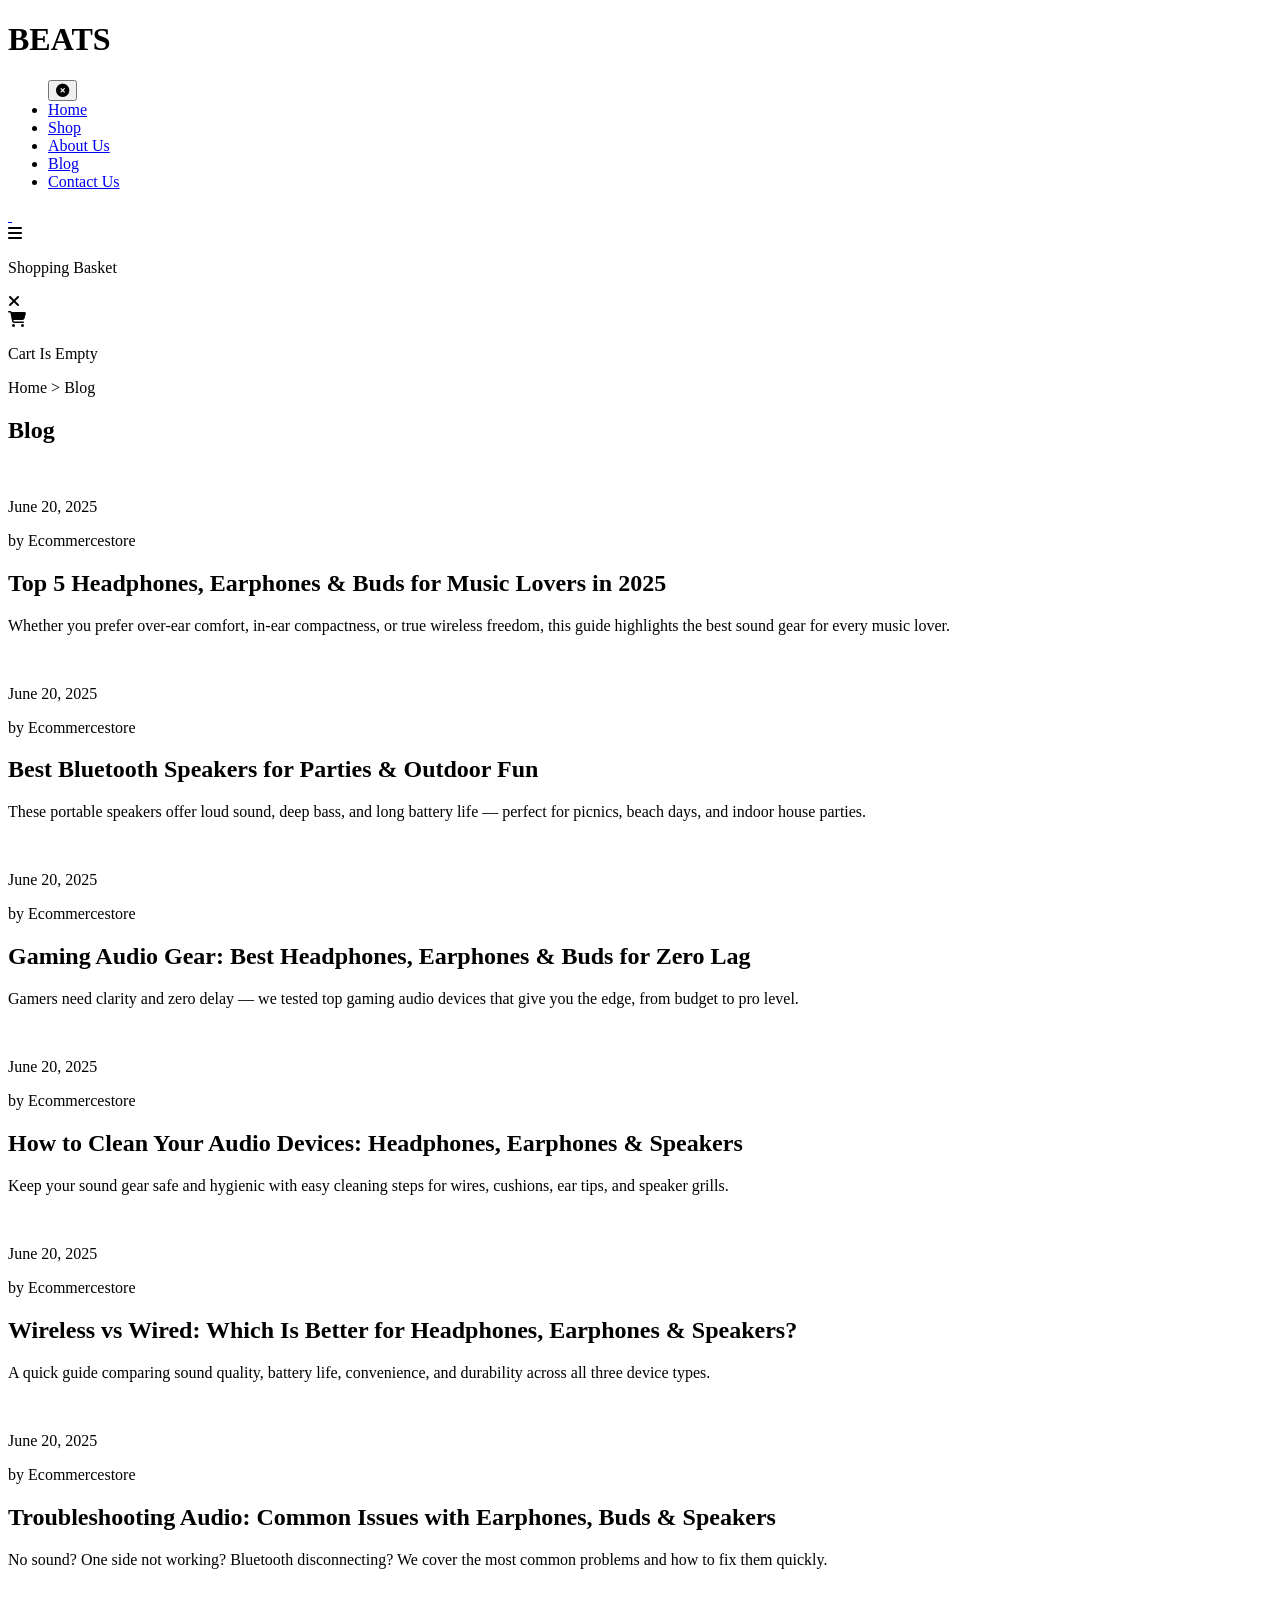
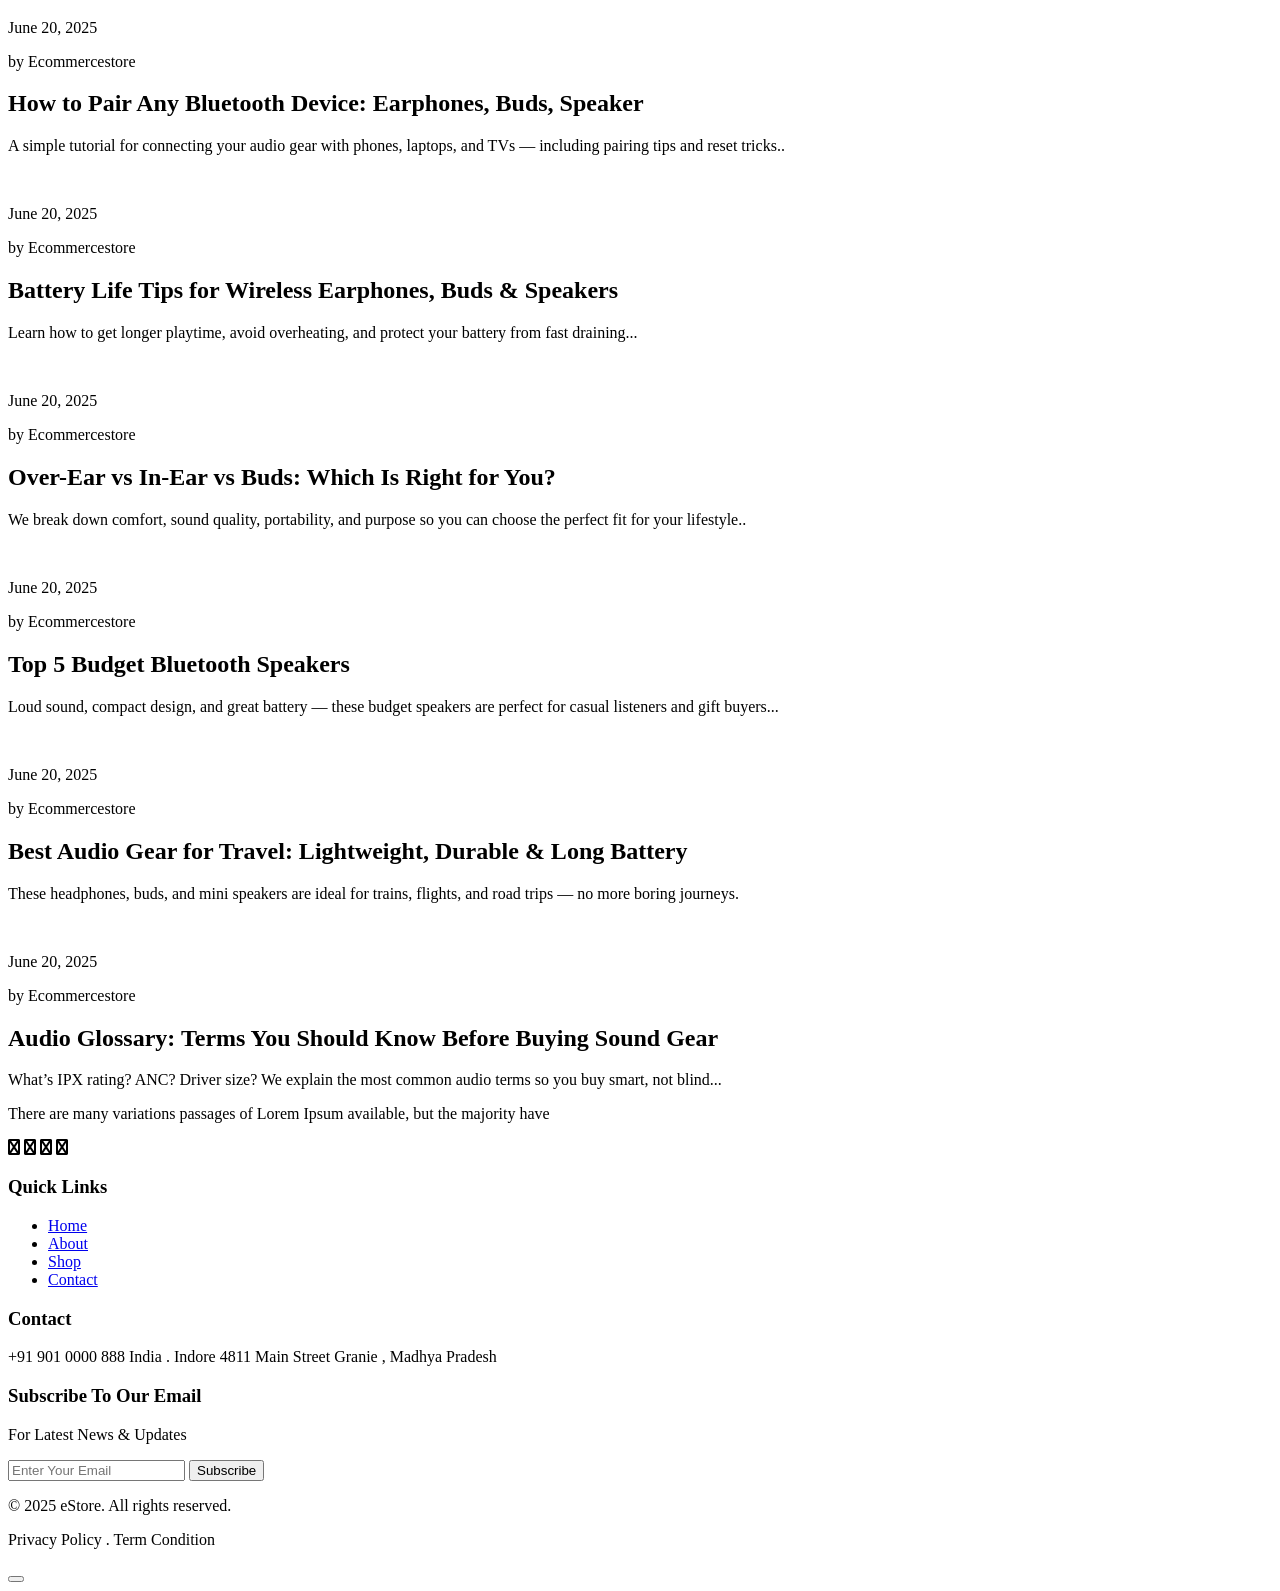
==== blog.html @ 5bd3fbe0 "Add files via upload" ====
<!DOCTYPE html>
<html lang="en">
  <head>
    <meta charset="UTF-8" />
    <meta name="viewport" content="width=device-width, initial-scale=1.0" />
    <!-- <link rel="stylesheet" href=""> -->

<!-- Font Awesome (if you also use normal icons) -->
<link rel="stylesheet" href="https://cdnjs.cloudflare.com/ajax/libs/font-awesome/6.4.2/css/all.min.css" crossorigin="anonymous" referrerpolicy="no-referrer" />

<!-- Lottie Player for animated icons -->
<script src="https://cdn.lordicon.com/xdjxvujz.js"></script>


   
    <link rel="preconnect" href="https://fonts.googleapis.com" />
    <link rel="preconnect" href="https://fonts.gstatic.com" crossorigin />
    <link
      href="https://fonts.googleapis.com/css2?family=Montserrat:ital,wght@0,100..900;1,100..900&family=Poppins:ital,wght@0,100;0,200;0,300;0,400;0,500;0,600;0,700;0,800;0,900;1,100;1,200;1,300;1,400;1,500;1,600;1,700;1,800;1,900&display=swap"
      rel="stylesheet"
    />

    
    <!-- custon style Sheet & JavaScript -->
    <link rel="stylesheet" href="css/index.css" />
    <link rel="stylesheet" href="css/shop.css">
    <link rel="stylesheet" href="css/blog.css">
    <script src="js/index.js" defer></script>
    <!-- custon style Sheet & JavaScript -->
    <title>Ecommerce Website</title>


  </head>
 <div class="home "  >
    <header class="primary-header container flex">
        <div class="header-inner-one flex">
            <div class="logo">
              <h1 class="logo1"> BEATS  </h1>  
            </div>
            <!-- // i change -->
            <nav>
              <ul id="primary-navigation" data-visible="false" class="primary-navigation flex" >
      <button class="mobile-close-btn" data-visible="false" aria-controls="primary-navigation" data-close-button>
    <!-- Normal Close Circle Icon -->
    <i class="fas fa-times-circle" ></i>
    </button>
        <li><a class="fs-100 fs-montserrat bold-500" href="index.html">Home</a></li>
        <li><a class="fs-100 fs-montserrat bold-500" href="shop.html">Shop</a></li>
        <li><a class="fs-100 fs-montserrat bold-500" href="about.html">About Us</a></li>
        <li><a class="fs-100 fs-montserrat bold-500" href="blog.html">Blog</a></li>
        <li><a class="fs-100 fs-montserrat bold-500" href="contactus.html">Contact Us</a></li>
    </ul>
</nav>


        </div>

        <div class="header-login flex">
          <a href="user.html">
          
              <script src="https://cdn.lordicon.com/lordicon.js"></script>
<lord-icon class="fas anime-user"
    src="https://cdn.lordicon.com/dygfbwwx.json"
    trigger="hover"
    >
</lord-icon>
           
            </a>
           

 <!-- Search Icon -->
  <a href="wishlist.html">
  <script src="https://cdn.lordicon.com/lordicon.js"></script>
<lord-icon
    src="https://cdn.lordicon.com/gbkitytd.json"
    trigger="hover">
</lord-icon>
</a>

  
  <!-- Shopping Basket Icon -->
  <lord-icon class="fas anime-shopping-bag" id="cart-box"
    src="https://cdn.lordicon.com/uomkwtjh.json"
    trigger="hover"
    ></lord-icon>

   <div id="navOpen" class="mobile-open-btn">
            <i class="fas fa-bars"></i>
        </div>


<!-- =================1111111111================== -->
        <div id="cart-icon" data-visible="false" class="cart-icon">
          <div class="shopping flex">
            <p>Shopping Basket</p>
            <i id="cross-btn"  class="fas fa-times"></i>
          </div>
          <div class="cart bold-800 flex">
            <i class="fas fa-shopping-cart"></i>
            <p>Cart Is Empty</p>

            <!-- ================================================== -->

<!--    --------------------      -->
<!-- i chang -->

        </div>
     
    </header>

  </div>
    <!-- end header section -->




        <!-- ===================Shop Feature Section============================ -->

        <section class="shop-feature bg-light-red grid">
            <div>
              <p class="fs-montserrat text-black">
                Home <span aria-hidden="true" class="margin">></span> Blog
              </p>
            </div>
            <h2 class="fs-poppins fs-300 bold-700">Blog</h2>
          </section>

<!-- ================Blog Section======================== -->
     <!-- ============blog News=========================== -->

     <div class="blog">
  
    <section class="recent-news grid">
      <div class="news grid">
        <img src="images/bloag1.avif" alt="">
        <div class="fs-montserrat fs-100 flex padding-inline"><p>June 20, 2025</p>
          <p>by Ecommercestore</p>
        </div>
        <h2 class="fs-poppins padding-inline fs-200 blod-600">Top 5 Headphones, Earphones & Buds for Music Lovers in 2025</h2>
        <Whether class="fs-montserrat padding-inline fs-100">Whether you prefer over-ear comfort, in-ear compactness, or true wireless freedom, this guide highlights the best sound gear for every music lover.</p>
      </div>
  
      <div class="news grid">
        <img src="images/blog2.avif" alt="">
        <div class="fs-montserrat fs-100 flex padding-inline"><p>June 20, 2025</p>
          <p>by Ecommercestore</p>
        </div>
        <h2 class="fs-poppins padding-inline fs-200 blod-600">Best Bluetooth Speakers for Parties & Outdoor Fun</h2>
        <p class="fs-montserrat padding-inline fs-100">These portable speakers offer loud sound, deep bass, and long battery life — perfect for picnics, beach days, and indoor house parties.</p>
      </div>
  
      <div class="news grid">
        <img src="images/blog3.webp" alt="">
        <div class="post-date fs-montserrat fs-100 flex padding-inline"><p>June 20, 2025</p>
          <p>by Ecommercestore</p>
        </div>
        <h2 class="fs-poppins padding-inline fs-200 blod-600">Gaming Audio Gear: Best Headphones, Earphones & Buds for Zero Lag</h2>
        <p class="fs-montserrat padding-inline fs-100">Gamers need clarity and zero delay — we tested top gaming audio devices that give you the edge, from budget to pro level.</p>
      </div>
    </section>

    <!-- ========================================== -->

    <section class="recent-news grid">
        <div class="news grid">
          <img src="images/blog4.webp" alt="">
          <div class="fs-montserrat fs-100 flex padding-inline"><p>June 20, 2025</p>
            <p>by Ecommercestore</p>
          </div>
          <h2 class="fs-poppins padding-inline fs-200 blod-600">How to Clean Your Audio Devices: Headphones, Earphones & Speakers</h2>
          <p class="fs-montserrat padding-inline fs-100">Keep your sound gear safe and hygienic with easy cleaning steps for wires, cushions, ear tips, and speaker grills.</p>
        </div>
    
        <div class="news grid">
          <img src="images/blog5.webp" alt="">
          <div class="fs-montserrat fs-100 flex padding-inline"><p>June 20, 2025</p>
            <p>by Ecommercestore</p>
          </div>
          <h2 class="fs-poppins padding-inline fs-200 blod-600">Wireless vs Wired: Which Is Better for Headphones, Earphones & Speakers?</h2>
          <p class="fs-montserrat padding-inline fs-100">A quick guide comparing sound quality, battery life, convenience, and durability across all three device types.</p>
        </div>
    
        <div class="news grid">
          <img src="images/blog4.webp" alt="">
          <div class="post-date fs-montserrat fs-100 flex padding-inline"><p>June 20, 2025</p>
            <p>by Ecommercestore</p>
          </div>
          <h2 class="fs-poppins padding-inline fs-200 blod-600">Troubleshooting Audio: Common Issues with Earphones, Buds & Speakers</h2>
          <p class="fs-montserrat padding-inline fs-100">No sound? One side not working? Bluetooth disconnecting? We cover the most common problems and how to fix them quickly.</p>
        </div>
      </section>

      <!-- ======================================== -->

      <section class="recent-news grid">
        <div class="news grid">
          <img src="images/blog7.avif" alt="">
          <div class="fs-montserrat fs-100 flex padding-inline"><p>June 20, 2025</p>
            <p>by Ecommercestore</p>
          </div>
          <h2 class="fs-poppins padding-inline fs-200 blod-600">How to Pair Any Bluetooth Device: Earphones, Buds, Speaker</h2>
          <p class="fs-montserrat padding-inline fs-100">A simple tutorial for connecting your audio gear with phones, laptops, and TVs — including pairing tips and reset tricks..</p>
        </div>
    
        <div class="news grid">
          <img src="images/blog10.avif" alt="">
          <div class="fs-montserrat fs-100 flex padding-inline"><p>June 20, 2025</p>
            <p>by Ecommercestore</p>
          </div>
          <h2 class="fs-poppins padding-inline fs-200 blod-600">Battery Life Tips for Wireless Earphones, Buds & Speakers</h2>
          <p class="fs-montserrat padding-inline fs-100">Learn how to get longer playtime, avoid overheating, and protect your battery from fast draining...</p>
        </div>
    
        <div class="news grid">
          <img src="images/blog6.avif" alt="">
          <div class="post-date fs-montserrat fs-100 flex padding-inline"><p>June 20, 2025</p>
            <p>by Ecommercestore</p>
          </div>
          <h2 class="fs-poppins padding-inline fs-200 blod-600">Over-Ear vs In-Ear vs Buds: Which Is Right for You?</h2>
          <p class="fs-montserrat padding-inline fs-100">We break down comfort, sound quality, portability, and purpose so you can choose the perfect fit for your lifestyle..</p>
        </div>
      </section>


      <!-- ========================================? -->
      <section class="recent-news grid">
        <div class="news grid">
          <img src="images/blog8.avif" alt="">
          <div class="fs-montserrat fs-100 flex padding-inline"><p>June 20, 2025</p>
            <p>by Ecommercestore</p>
          </div>
          <h2 class="fs-poppins padding-inline fs-200 blod-600">Top 5 Budget Bluetooth Speakers</h2>
          <p class="fs-montserrat padding-inline fs-100">Loud sound, compact design, and great battery — these budget speakers are perfect for casual listeners and gift buyers...</p>
        </div>
    
        <div class="news grid">
          <img src="images/blog9.avif" alt="">
          <div class="fs-montserrat fs-100 flex padding-inline"><p>June 20, 2025</p>
            <p>by Ecommercestore</p>
          </div>
          <h2 class="fs-poppins padding-inline fs-200 blod-600">Best Audio Gear for Travel: Lightweight, Durable & Long Battery</h2>
          <p class="fs-montserrat padding-inline fs-100">These headphones, buds, and mini speakers are ideal for trains, flights, and road trips — no more boring journeys.</p>
        </div>
    
        <div class="news grid">
          <img src="images/blog10.avif" alt="">
          <div class="post-date fs-montserrat fs-100 flex padding-inline"><p>June 20, 2025</p>
            <p>by Ecommercestore</p>
          </div>
          <h2 class="fs-poppins padding-inline fs-200 blod-600">Audio Glossary: Terms You Should Know Before Buying Sound Gear</h2>
          <p class="fs-montserrat padding-inline fs-100">What’s IPX rating? ANC? Driver size? We explain the most common audio terms so you buy smart, not blind...</p>
        </div>
      </section>

</div>

<!-- ================Blog Section======================== -->

    <!-- ===================Contact Us======================== -->

   

      <!-- =============Footer Menu=================== -->
    <section class="footer grid">
        
        
        <div class="footer-logo grid">
        
          <p class="fs-montserrat fs-200">
            There are many variations passages of Lorem Ipsum available, but the
            majority have
          </p>
          <div class="social-media flex">
            <i class="fas fa-facebook-f"></i>
            <i class="fas fa-instagram"></i>
            <i class="fas fa-linkedin"></i>
            <i class="fas fa-twitter"></i>
          </div>
        </div>
        
        <div class="footer-menu grid">
          <h3 class="fs-poppins fs-200 bold-800">Quick Links</h3>
          <ul>
            <li>
              <a class="fs-montserrat text-black fs-200" href="#home.html">Home</a>
            </li>
            <li>
              <a class="fs-montserrat text-black fs-200" href="#about.html">About</a>
            </li>
            <li>
              <a class="fs-montserrat text-black fs-200" href="#shop.html">Shop</a>
            </li>
            <li>
              <a class="fs-montserrat text-black fs-200" href="#contact.html">Contact</a>
            </li>
          </ul>
        </div>
        
        <div class="contact grid">
          <h3 class="fs-poppins fs-200 bold-800">Contact</h3>
          <p class="fs-montserrat">
            +91  901 0000 888 India . Indore 4811 Main Street
            Granie , Madhya Pradesh
          </p>
        </div>
        
        <div class="emails grid">
          <h3 class="fs-poppins fs-200 bold-800">Subscribe To Our Email</h3>
          <p class="updates fs-poppins fs-300 bold-800">
            For Latest News & Updates
          </p>
          <div class="inputField flex bg-light-red">
            <input
            type="email" id="subscriberEmail"
            placeholder="Enter Your Email"
            class="fs-montserrat "
            />
            <button class="bg-red text-white fs-poppins fs-50" onclick="subscribeEmail()">
              Subscribe
            </button>
          </div>
           <div id="popupMessage" class="popup-message"></div>
        </div>
      </section>


      <footer>

      <section class="copyRight">
        <p class="c-font fs-montserrat fs-200">
          © 2025 eStore. All rights reserved.
        </p>
        <p class="fs-montserrat fs-100 text-align p-top">
          Privacy Policy . Term Condition
        </p>
      </section>
      
    </footer>
      <!-- Scroll Up Button -->
      <button onclick="scrollToTop()" id="scrollUpBtn" title="Go to top"><script src="https://cdn.lordicon.com/lordicon.js"></script>
<lord-icon
    src="https://cdn.lordicon.com/jqisugjj.json"
    trigger="hover"
  
   
  </body>
</html>
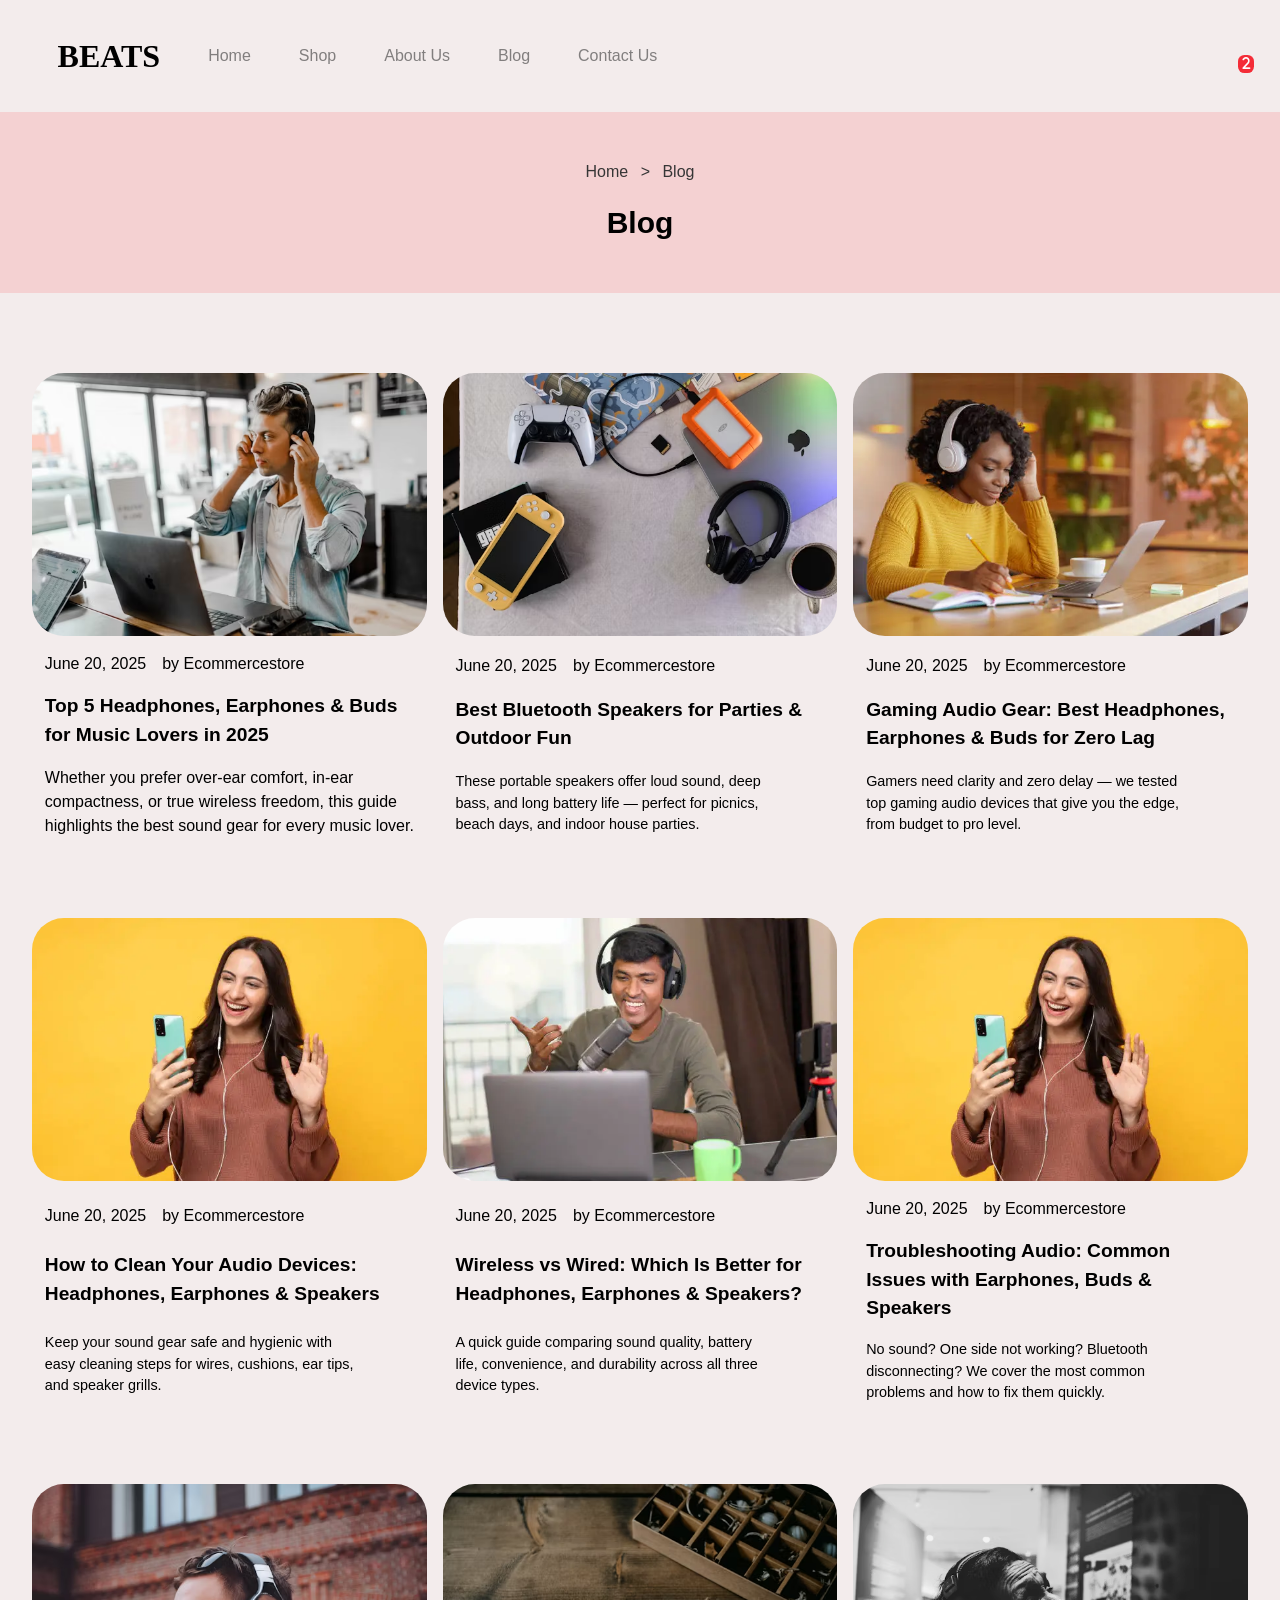
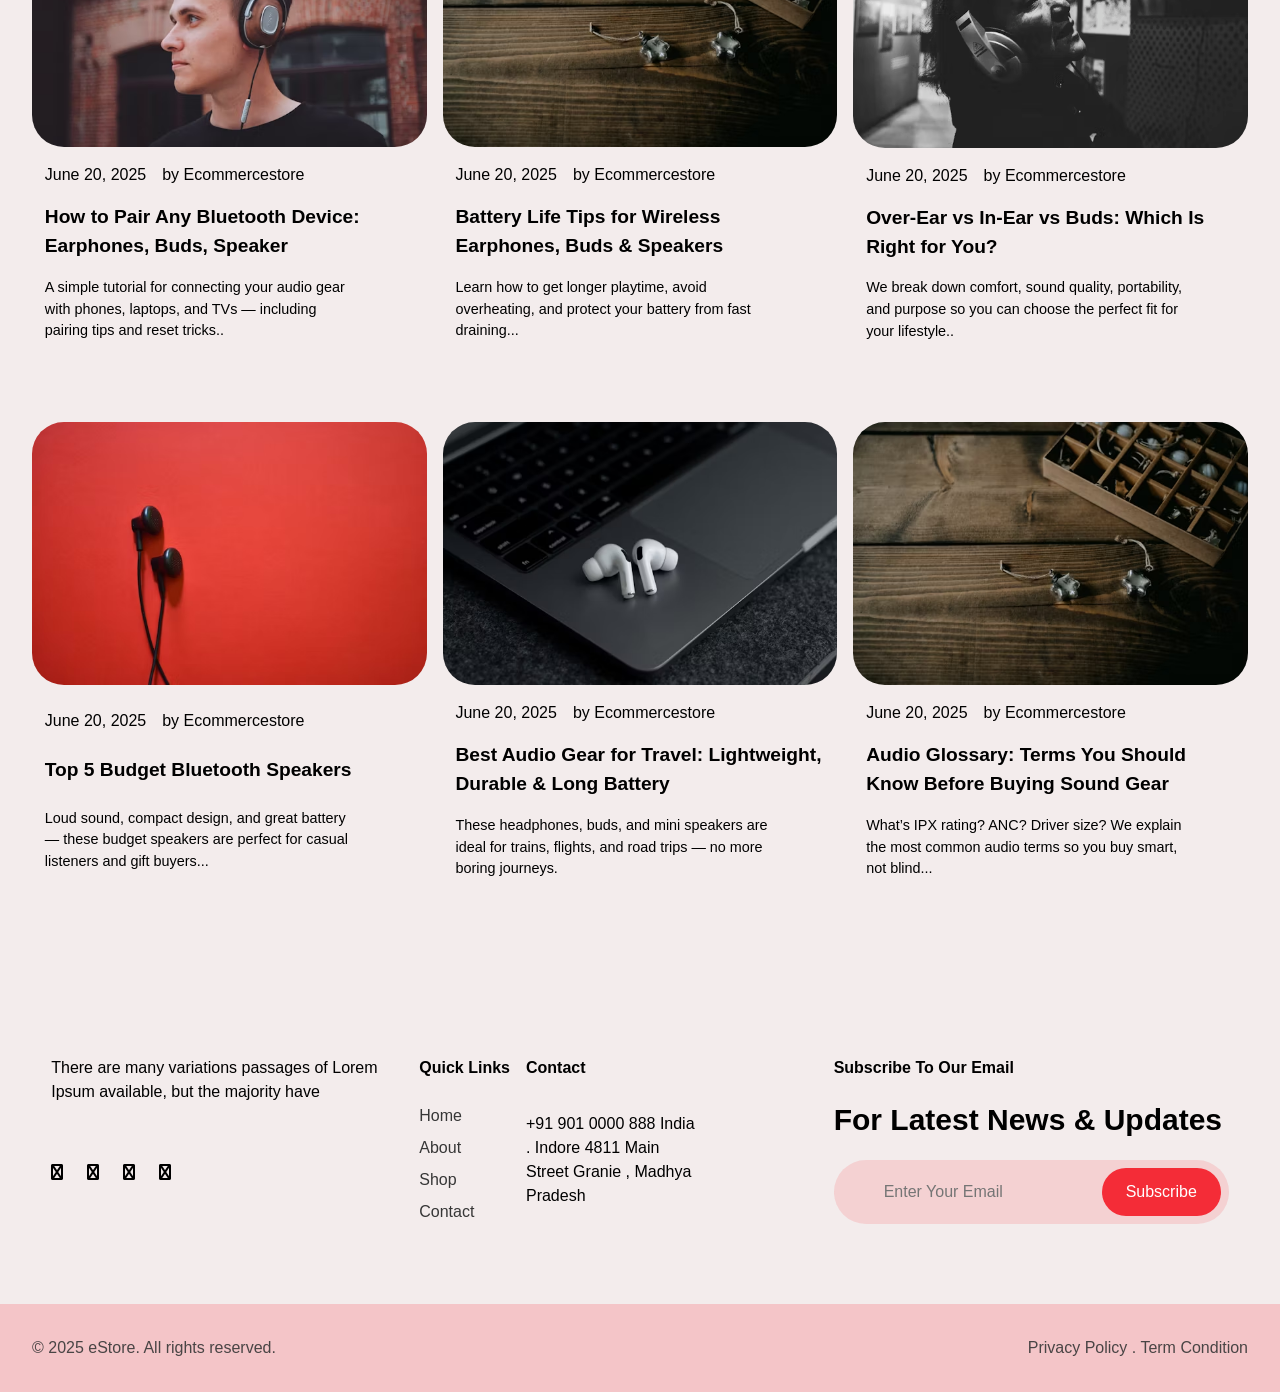
==== commit 8bd2f43a: "Update blog.html" ====
--- a/blog.html
+++ b/blog.html
@@ -90,14 +90,7 @@
 
 
 <!-- =================1111111111================== -->
-        <div id="cart-icon" data-visible="false" class="cart-icon">
-          <div class="shopping flex">
-            <p>Shopping Basket</p>
-            <i id="cross-btn"  class="fas fa-times"></i>
-          </div>
-          <div class="cart bold-800 flex">
-            <i class="fas fa-shopping-cart"></i>
-            <p>Cart Is Empty</p>
+        
 
             <!-- ================================================== -->
 
@@ -344,4 +337,5 @@
   
    
   </body>
-</html>+
+</html>
--- a/css/index.css
+++ b/css/index.css
@@ -0,0 +1,1722 @@
+/* Custom Properties */
+
+/* =====================Par 2--------------------------- */
+
+:root {
+  /* color */
+  --clr-gray: 0 0% 86.3%;
+  --clr-gray-light: 0 0% 93.3%;
+  --clr-red: 356.7 90.1% 56.5%;
+  --clr-black: 0 0% 21.2%;
+  --clr-yellow: 43.8 99% 58.8%;
+  --clr-very-light-gray: 300 2.7% 92.7%;
+  --clr-green: 144.3 64.4% 49.6%;
+  --clr-orange: 30 100% 50%;
+  --clr-blue: 214.5 100% 53.9%;
+  --clr-white: 0 0% 100%;
+  --clr-light-red:356.7, 90.1%, 56.5%, 0.14;
+
+  /* font-size */
+  --fs-bf-194: 12.3vw;
+  --fs-bf-109: 6.8125rem;
+  --fs-bf-65: 4.065rem;
+  --fs-bf-80: 5rem;
+  --fs-bf-50: 3.125rem;
+  --fs-bf-45: 2.8125rem;
+  --fs-bf-30: 1.875rem;
+  --fs-bf-20: 1.25rem;
+  --fs-bf-16: 1rem;
+  --fs-bf-15: 0.9375rem;
+
+  /* font family */
+  --font-montserrat: "Montserrat", sans-serif;
+  --font-poppins: "Poppins", sans-serif;
+}
+
+
+/* =============media query for font size============ */
+
+@media (max-width: 35em) {
+  :root {
+    --fs-bf-194: 12.3vw;
+    --fs-bf-109: 6.8125rem;
+    --fs-bf-65: 4.065rem;
+    --fs-bf-80: 5rem;
+    --fs-bf-50: 3.125rem;
+    --fs-bf-45: 2.8125rem;
+    --fs-bf-30: 1.875rem;
+    --fs-bf-20: 1rem;
+    --fs-bf-16: 0.8rem;
+    --fs-bf-15: 0.8rem;
+  }
+}
+.finesmile{
+  padding-top: 4rem;
+}
+.bg-purple{
+  background-color: rgba(71, 75, 15, 0.757);
+}
+.bg-pink{
+  background-color: rgb(131, 17, 68);
+}
+.bg-lightg{
+  background-color: rgba(83, 124, 106, 0.975);
+}
+.text-black2{
+  color: rgb(121, 24, 56);
+}
+@media (max-width: 35em) {
+  :root {
+    --fs-bf-194: 12.3vw;
+    --fs-bf-109: 6.8125rem;
+    --fs-bf-65: 4.065rem;
+    --fs-bf-80: 5rem;
+    --fs-bf-50: 3.125rem;
+    --fs-bf-45: 2.8125rem;
+    --fs-bf-30: 1.875rem;
+    --fs-bf-20: 1rem;
+    --fs-bf-16: 0.8rem;
+    --fs-bf-15: 0.8rem;
+  }
+}
+
+@media (min-width: 35em) and (max-width: 59em) {
+  :root {
+    --fs-bf-194: 12.3vw;
+    --fs-bf-109: 6.8125rem;
+    --fs-bf-65: 4.065rem;
+    --fs-bf-80: 5rem;
+    --fs-bf-50: 3.125rem;
+    --fs-bf-45: 2.8125rem;
+    --fs-bf-30: 2.55rem;
+    --fs-bf-20: 1.25rem;
+    --fs-bf-16: 1rem;
+    --fs-bf-15: 0.8375rem;
+  }
+}
+
+@media (min-width: 59em) {
+  :root {
+    --fs-bf-194: 12.3vw;
+    --fs-bf-109: 6.8125rem;
+    --fs-bf-65: 4.065rem;
+    --fs-bf-80: 5rem;
+    --fs-bf-50: 3.125rem;
+    --fs-bf-45: 2.8125rem;
+    --fs-bf-30: 1.875rem;
+    --fs-bf-20: 2rem;
+    --fs-bf-16: 1rem;
+    --fs-bf-15: 0.9375rem;
+  }
+}
+
+
+
+/* default reset */
+*,*::after,
+*::before{
+  box-sizing: border-box;
+}
+
+
+input{
+  background-color: transparent;
+}
+
+
+/* removing defalut margin */
+body,
+h1,
+h2,h3,h4,p,figure,blockquote,dl,dd{
+  margin: 0;
+}
+
+/* removing list style */
+ul[role="list"],ol[role="list"]{
+  list-style: none;
+}
+
+/* set core root default */
+html:focus-within{
+  scroll-behavior: smooth;
+}
+
+/* set core body default */
+body{
+  min-height: 100vh;
+  text-rendering: optimizeSpeed;
+  line-height: 1.5;
+ overflow-x: hidden;
+ 
+    background-color: rgb(243, 236, 236);
+  
+}
+
+/* A element that dont have a class get defaultstyle */
+a:not([class]){
+  text-decoration-skip-ink: auto;
+}
+
+/* make img easier to work  */
+img,picture{
+  max-width: 100%;
+  display: block;
+}
+
+/* inherit fonts 4 ip and buttons */
+
+input,button,textarea,select{
+  font: inherit;
+}
+input{
+  background: none;
+}
+
+::-webkit-scrollbar{
+  display: none;
+}
+
+/* removing all animation, transition & smooth scroll for people that prefer not to see them */
+@media (prefers-reduced-motion: reduce){
+  html:focus-within{
+    scroll-behavior: auto;
+  }
+
+  *,*::after,*::before{
+    animation-duration: 0.01 ms !important;
+    animation-iteration-count: 1 !important;
+    transition-duration: 0.01s !important;
+    scroll-behavior: auto !important;
+  }
+}
+
+/*--------- end of general reset------*/
+
+/* some imp utlity classes */
+body{
+  overflow-x: hidden;
+}
+
+/* bg color utlity class */
+.bg-red{background-color:hsl(var(--clr-red));}
+.bg-black{background-color:hsl(var(--clr-black));}
+.bg-blue{background-color:hsl(var(--clr-blue));}
+.bg-gray{background-color:hsl(var(--clr-gray));}
+.bg-green{background-color:hsl(var(--clr-green));}
+.bg-orange{background-color:hsl(var(--clr-orange));}
+.bg-gray-light{background-color:hsl(var(--clr-gray-light));}
+.bg-very-light-gray{background-color:hsl(var(--clr-very-light-gray));}
+.bg-white{background-color:hsl(var(--clr-white));}
+.bg-yellow{background-color:hsl(var(--clr-yellow));}
+.bg-light-red{background-color:hsl(var(--clr-light-red));}
+
+.bg-orange{
+  background-color: rgb(255, 100, 44);
+color: rgb(255, 100, 44);
+}
+/* text utility classes */
+
+.text-red{color:hsl(var(--clr-red));}
+.text-black{color:hsl(var(--clr-black));}
+.text-blue{color:hsl(var(--clr-blue));}
+.text-gray{color:hsl(var(--clr-gray));}
+.text-green{color:hsl(var(--clr-green));}
+.text-orange{color:hsl(var(--clr-orange));}
+.text-gray-light{color:hsl(var(--clr-gray-light));}
+.text-very-light-gray{color:hsl(var(--clr-very-light-gray));}
+.text-white{color:hsl(var(--clr-white));}
+.text-yellow{color:hsl(var(--clr-yellow));}
+.text-light-red{color:hsl(var(--clr-light-red));}
+
+/* font size ultility classes */
+.fs-900{font-size: var(--fs-bf-194);}
+.fs-800{font-size: var(--fs-bf-109);}
+.fs-700{font-size: var(--fs-bf-80);}
+.fs-600{font-size: var(--fs-bf-65);}
+.fs-500{font-size: var(--fs-bf-50);}
+.fs-400{font-size: var(--fs-bf-45);}
+.fs-300{font-size: var(--fs-bf-30);}
+.fs-200{font-size: var(--fs-bf-20);}
+.fs-100{font-size: var(--fs-bf-16);}
+.fs-500{font-size: var(--fs-bf-15);}
+
+/* font blod */
+/* 11;24 */
+
+.bold-100{font-weight: 100;}
+.bold-200{font-weight: 200;}
+.bold-300{font-weight: 300;}
+.bold-400{font-weight: 400;}
+.bold-500{font-weight: 500;}
+.bold-600{font-weight: 600;}
+.bold-700{font-weight: 700;}
+.bold-800{font-weight: 800;}
+.bold-900{font-weight: 900;}
+.bold-bold{font-weight: bold;}
+.bold-bolder{font-weight: bolder;}
+
+
+/* font family */
+
+.fs-poppins{font-family: "Poppins", sans-serif;}
+.fs-montserrat{font-family:  "Montserrat", sans-serif;}
+
+
+
+/*  component utility clases   */
+
+.fas{
+  cursor: pointer;
+}
+.fas:hover{
+  transform:scale(1.1);
+}
+.flex{
+  display: flex;
+gap: var(--flex-gap, 1rem);
+}
+
+.grid{
+  display: grid;
+gap: var(--flex-gap, 1rem);
+}
+.container{
+  width: 96vw;
+  margin-inline: auto;
+  padding-inline: 2rem;
+}
+
+
+.logout-icon {
+  background-color: #dc2947;
+  margin-top: -0.5rem;
+  color: #fff;
+  padding: 12px;
+  text-decoration: none;
+  border: none;
+  border-radius: 6px;
+  font-size: 16px;
+  font-weight: 600;
+  cursor: pointer;
+  transition: background-color 0.5s, transform 0.5s;
+  
+}
+.logout-icon:hover {
+  background-color: #c20b0b;
+  transform: scale(1.1);
+}
+
+
+
+    /* .logo-screen {
+      position: fixed;
+      top: 0;
+      left: 0;
+      width: 100vw;
+      height: 100vh;
+      background-color: #fdd0d0;
+      display: flex;
+      justify-content: center;
+      align-items: center;
+      z-index: 1000;
+      animation: logoZoomOut 1.5s ease 2.5s forwards;
+    } */
+
+    /* .logo-text {
+      color: rgb(233, 52, 52);
+      font-size: 4rem;
+      font-weight: bold;
+      opacity: 0;
+      animation: logoFadeIn 1.2s ease forwards;
+    }
+
+    @keyframes logoFadeIn {
+      from { opacity: 0; transform: scale(0.8); }
+      to { opacity: 1; transform: scale(1); }
+    }
+
+    @keyframes logoZoomOut {
+      to {
+        transform: scale(10);
+        opacity: 0;
+      }
+    }
+
+     */
+
+    /* Smooth transition between screens */
+    /* .transition-overlay {
+      position: fixed;
+      top: 0;
+      left: 0;
+      width: 100%;
+      height: 100%;
+      background: rgb(0, 0, 0);
+      z-index: 999;
+      opacity: 1;
+      animation: overlayFade 0.5s ease 3s forwards;
+      
+    }
+
+    @keyframes overlayFade {
+      to {
+        opacity: 0;
+        visibility: hidden;
+      }
+    } */
+
+
+
+
+/* ====================Part 1----------------------------------------------- */
+/* header section */
+.primary-header{
+  justify-content: space-between;
+  align-items: center;
+  padding-block: 2rem;
+}
+.header-inner-one{
+  align-items: center;
+}
+.logo{
+  margin-right: 2rem;
+}
+.mobile-close-btn{
+  display: none;
+}
+.primary-navigation{
+margin: 0;
+padding: 0;
+list-style: none;
+--flex-gap:3rem;
+}
+.primary-navigation a{
+  text-decoration: none;
+  color: hsl(var(--clr-black)/0.6);
+  cursor: pointer;
+}
+
+.primary-navigation .active{
+  color: #000000;
+
+}
+.header-login{
+  justify-content: center;
+  align-items: center;
+  --flex-gap:2rem;
+}
+
+.header-login .anime-shopping-bag{
+  font-size: 2rem;
+  margin-top: -0.1rem;
+  position: relative;
+}
+.header-login .anime-shopping-bag::after{
+  content: '2';
+  width: 1rem;
+  position: absolute;
+  background-color: hsl(var(--clr-red));
+  height: 1.1rem;
+  /* margin-top: -3rem; */
+  margin-left: 1rem;
+  border-radius: 0.4rem;
+  display: grid;
+  color: hsl(var(--clr-white));
+  font-size: 0.8rem;
+ justify-content: center;
+  text-align: center;
+  align-items: center;
+  font-weight: 600;
+}
+.mobile-open-btn{
+  display: none;
+}
+.header-login .anime-user{
+  font-size: 2rem;
+  margin-top: 0.1rem;
+  position: relative;
+}
+
+
+/* ========Cart Box==================== */
+
+/* .cart-icon{
+  position: absolute;
+  inset: 0% 30% 0% 0%;
+  background-color: hsl(var(--clr-very-light-gray));
+  transform: translateX(-200%);
+  transition: transform 250ms ease-in-out;
+  z-index: 111;
+ display: none;
+}
+
+.cart-icon[data-visible="true"]{
+transform: translateX(0%);
+display: block;
+} */
+
+.shopping{
+  padding: 2rem;
+  justify-content: space-between;
+  align-items: center;
+}
+
+.shopping > p{
+  font-size: var(--fs-bf-20);
+  font-family: var(--font-montserrat);
+}
+
+.shopping > i{
+  font-size: 1.5rem;
+  color: hsl(var(--clr-black) / 0.8);
+  transition: transform 250ms ease-in-out;
+}
+
+.shopping i:hover{
+  transform: rotate(90deg);
+}
+
+.cart{
+  flex-direction: column;
+  justify-content: center;
+  width: 100%;
+  --flex-gap: 0.5rem;
+  align-items: center;
+  font-family: var(--font-poppins);
+  text-transform: uppercase;
+  color: hsl(var(--clr-black) / 0.5);
+}
+
+.cart > i{
+  font-size: 4rem;
+  margin-bottom: 1rem;
+}
+
+/* ========Cart Box==================== */
+
+/* ----------- */
+/* mobile header */
+/* ==== */
+
+  /* #primary-navigation[data-visible="false"],
+  .mobile-close-btn[data-visible="false"] {
+    display: none;
+  }
+
+  #primary-navigation[data-visible="true"],
+  .mobile-close-btn[data-visible="true"] {
+    display: block;
+  }
+  .mobile-close-btn[data-visible="false"] {
+    display: none;
+  }
+  
+  .mobile-close-btn[data-visible="true"] {
+    display: block;
+  } */
+/* /==== */
+@media (max-width: 35rem){
+  .primary-navigation{
+    position: fixed;
+    flex-direction: column;
+    z-index: 9999;
+    text-align: center;
+    --flex-gap: 1.7rem;
+    inset: 0 0 0 0;
+    background-color: hsl(var(--clr-gray-light) / 0.9);
+    padding: clamp(3rem, 30vh, 10rem) 0;
+  transform: translateY(-100%);
+  transition: transform 250ms ease-in-out;
+  }
+.primary-navigation[data-visible="true"]{
+  transform: translateY(0%);
+  
+}
+.primary-navigation a{
+  font-size: var(--fs-bf-30);
+
+}
+.header-login{
+  --flex-gap:1rem;
+  
+ 
+}
+
+.logout-icon{
+  /* position: absolute; */
+  padding: 8px;
+  /* right: 90px; */
+  
+}
+
+ .mobile-close-btn {
+    display: block;
+    z-index: 88899;
+    top: 5rem;
+    right: 13rem;
+    border: 0;
+    position: fixed;
+    font-size: 3rem;
+    cursor: pointer;
+    transform: translateY(-300%);
+    transition: transform 250ms ease-in-out;
+  }
+.mobile-close-btn[data-visible="true"]{
+  transform: translateY(0%);
+}
+.mobile-open-btn{
+  display: block;
+  font-size: 2rem;
+  cursor: pointer;
+ 
+
+}
+.cart-icon{
+    z-index: 9999;
+    position: fixed;
+  }
+}
+
+/* -------- */
+/* IPad  */
+@media (min-width:35em) and (max-width:59em){
+
+
+/* == */
+
+  /* .mobile-close-btn[data-visible="false"] {
+    display: none;
+  }
+
+  .mobile-close-btn[data-visible="true"] {
+    display: block;
+  }
+
+  #primary-navigation[data-visible="false"],
+  .mobile-close-btn[data-visible="false"] {
+    display: none;
+  }
+
+  #primary-navigation[data-visible="true"],
+  .mobile-close-btn[data-visible="true"] {
+    display: block;
+  } */
+/* ==== */
+
+
+  .primary-navigation{
+    position: absolute;
+    flex-direction: column;
+    z-index: 9;
+    text-align: center;
+    --flex-gap: 1.7rem;
+    inset: 0 0 0 0;
+    background-color: hsl(var(--clr-gray-light) / 0.9);
+    padding: clamp(3rem, 30vh, 10rem) 0;
+  transform: translateY(-100%);
+  transition: transform 250ms ease-in-out;
+  }
+.primary-navigation[data-visible="true"]{
+  transform: translateY(0%);
+  
+}
+.primary-navigation a{
+  font-size: var(--fs-bf-30);
+
+}
+.header-login{
+  --flex-gap:1.5rem;
+  margin-left: 4rem;
+}
+  .mobile-close-btn {
+    display: block;
+    z-index: 99;
+    position: absolute;
+    top: 5rem;
+    right: 24.5rem;
+    border: 0;
+    font-size: 3rem;
+    cursor: pointer;
+    transform: translateY(-300%);
+    transition: transform 250ms ease-in-out;
+  }
+.mobile-close-btn[data-visible="true"]{
+  transform: translateY(0%);
+}
+.mobile-open-btn{
+  display: block;
+  font-size: 2rem;
+  cursor: pointer;
+
+}
+.cart-icon{
+    z-index: 9999;
+    position: fixed;
+  }
+}
+
+@media (min-width: 59em){
+  
+  .cart-icon{
+    position: absolute;
+    inset: 10% 5% 50% 60%;
+    background-color: hsl(var(--clr-very-light-gray));
+    transform: translateX(0%);
+    transition: none;
+    border-radius: 1rem;
+    transform: translateX(150%);
+    transition: transform 250ms ease-in-out;
+    z-index: 222;
+    display: block;
+  }
+
+  .cart-icon[data-visible="true"]{
+    transform: translateX(0%);
+  }
+.cart-icon .shopping{
+  display: none;
+}
+  .cart{
+    padding-top: 4rem;
+  }
+  
+}
+
+
+/*  <----- end header section------->
+
+*/
+
+/* hero section */
+.block{display: block;}
+.uppercase{text-transform: uppercase;}
+.lineheight{line-height: var(---line, 3rem);}
+.lineheight2{line-height: var(---line2, 4rem);}
+
+.large-btn, .homeT2{
+  border: 0;
+  padding: 0.7rem 1rem;
+  border-radius: 2rem;
+  cursor: pointer;
+  /* transition: transform 1s ease-in-out; */
+  transition: box-shadow 0.3s ease-in-out, scale 0.3s ease-in-out;
+}
+
+.large-btn:hover{
+  scale:1.1;
+  box-shadow: 3px 2px 10px -6px rgb(11, 11, 11);
+
+}
+.homeT2:hover{
+  scale:1.1;
+  transition-duration: 0.6s;
+}
+
+/*================hero section=========*/
+.hero-section{
+  width: 93vw;
+  margin-inline: auto;
+  padding-inline: 2rem ;
+  margin:1.1rem;
+
+  background-color: hsl(var(--clr-red)/ 0.1 );
+
+  border-radius: 2rem;
+  padding-top: 4rem;
+}
+
+/* .img height reducing  optional */
+.img {
+  
+  max-width: 300px;
+  height:300px;
+    filter: drop-shadow(4px 4px 10px rgba(0, 0, 0, 0.2));
+   animation: none;
+}
+ 
+
+
+.hero-section >* img{
+  margin-top: -10rem;
+  margin-left: 5rem;
+}
+.hero-inner{
+justify-content: space-between;
+align-items: center;
+--flex-gap:4rem;
+margin-top: -2.5rem;
+padding-bottom: 3rem;
+}
+.hero-info{
+  display: none;
+}
+
+
+
+
+/*    for desktop */
+@media (min-width:59em){
+  
+  /* Common animation class */
+  /* @keyframes zoomIn {
+    0% {
+      opacity: 0;
+      transform: scale(0.5);
+    }
+    100% {
+      opacity: 1;
+      transform: scale(1);
+    }
+  } */
+  
+  @keyframes slideInRight {
+    0% {
+      opacity: 0;
+      transform: translateX(100px);
+  }
+  100% {
+    opacity: 1;
+    transform: translateX(0);
+  }
+}
+  
+  @keyframes slideInLeft {
+    0% {
+      opacity: 0;
+      transform: translateX(-100px);
+  }
+  100% {
+    opacity: 1;
+    transform: translateX(0);
+  }
+}
+
+/* Apply to heading */
+/* .homeT1 {
+  animation: zoomIn 2s ease-in-out forwards;  
+  animation-delay: 1s;
+} */
+
+/* Apply to description */
+.homeT3 {
+  animation: slideInRight 2.5s ease-in-out forwards;
+  animation-delay: 0.3s;
+}
+.homeT2 {
+  animation: slideInLeft 2.5s ease-in-out forwards;
+  animation-delay: 0.3s;
+}
+
+.hero-section{
+    width: 95vw;
+    margin-inline: auto;
+    margin-top:  -0.8rem;
+    padding-inline: 8rem ;
+    padding-top: clamp(-4rem, 30vh, 15rem);
+    height:fit-content;
+  }
+ 
+.hero-section >* img{
+  margin-top: -20rem;
+  margin-left: 20rem;
+}
+
+.img {
+  width: 100%;
+  max-width:550px;
+  height: auto;
+  transform-style: preserve-3d;
+  filter: drop-shadow(4px 4px 10px rgba(0, 0, 0, 0.2));
+
+}
+
+.lineheight{
+  /* --line: 13rem; */
+  line-height: 7rem;
+  margin-top: -5rem ;
+}
+.lineheight2{
+  /* --line2:37rem; */
+  line-height: 7.5rem;
+}
+  .hero-info{
+    display: block;
+    text-align: end;
+    width: 25%;
+  }
+  .big-wireless{
+    font-size: 5rem;
+  }
+  .hero-inner{
+    margin-top: -7rem;
+    padding-bottom: 4rem;
+  }
+  
+}
+
+
+/*  for tablet ipad */
+@media (min-width : 35em) and (max-width: 59em){
+.hero-section{
+  width: 95vw;
+  margin-inline: auto;
+  padding-inline: 4rem;
+  padding-top: 7rem;
+}
+.hero-section >* img{
+  margin-top: -10rem;
+  margin-left: 5rem;
+}
+.lineheight2{
+  --line2:7rem;
+}
+
+.img {
+  width: 100%;
+  max-width: 500px;
+  height: auto;
+  filter: drop-shadow(4px 4px 10px rgba(0, 0, 0, 0.2));
+  animation: none ;
+   
+ 
+
+}
+ 
+
+}
+
+/* product  */
+
+/* =================Product Section===================== */
+
+.product-section{
+  width: 93vw;
+  margin-inline: auto;
+  
+}
+
+.category{
+  border-radius: 2rem;
+  grid-template-columns: repeat(2, 1fr);
+  align-items: flex-end;
+  padding: 7rem 4rem 2rem 4rem;
+  position: relative;
+  overflow: hidden;
+  z-index: 777;
+  margin-block: 1rem;
+  
+  transition: transform 0.5s ease, filter 0.5s ease;
+}
+.category:hover{
+  transform:perspective(1000px) translateZ(20px);
+  box-shadow: 0 4px 20px rgba(0, 0, 0, 0.1);
+  filter: brightness(1.05);
+}
+
+.prdduct-btn{
+  margin-top: 1rem;
+  padding-inline: 2rem;
+}
+.earphone{
+  color: hsl(var(--clr-white) / 0.2);
+}
+
+.product-img1{
+  position: absolute;
+  top: -2.3rem;
+  right: 3rem;
+  z-index: -11;
+}
+
+.product-img2{
+  position: absolute;
+  right: -6rem;
+  top: -0.5rem;
+  }
+
+.product-img3{
+  position: absolute;
+  width: 80%;
+  right: -3.5rem;
+  top: 2.5rem;
+  }
+
+.product-img4{
+  position: absolute;
+  width: 50%;
+  right: 1rem;
+  top: 5rem;
+  }
+
+.product-img5{
+  position: absolute;
+  width: 100%;
+  right: -4rem;
+  top: 1rem;
+  z-index: -1;
+  }
+
+
+.product-img6{
+  position: absolute;
+  width: 70%;
+  right: -3rem;
+  top: 5rem;
+  z-index: -1;
+  }
+
+
+  /* ================================= */
+
+  .category:nth-child(1){
+    grid-area: one;
+  }
+  .category:nth-child(2){
+    grid-area: two;
+  }
+  .category:nth-child(3){
+    grid-area: three;
+  }
+  .category:nth-child(4){
+    grid-area: four;
+  }
+  .category:nth-child(5){
+    grid-area: five;
+  }
+  .category:nth-child(6){
+    grid-area: six;
+  }
+
+  @media (min-width: 35em) and (max-width: 59em){
+    .product-section{
+      width: 95vw;
+      margin-inline: auto;
+      margin-block: 2rem;
+      gap: 1.5rem;
+      display: grid;
+      grid-template-areas: 
+      'one two'
+      'three three'
+      'six five'
+      'four four';
+    }
+    
+    .category{
+      border-radius: 2rem;
+      grid-template-columns: repeat(2, 1fr);
+      align-items: flex-end;
+      padding: 7rem 4rem 2rem 4rem;
+      position: relative;
+      overflow: hidden;
+      z-index: 777;
+      margin-block: 0rem;
+
+    }
+
+    .product-img3{
+      position: absolute;
+      width: 60%;
+      right: -1rem;
+      top: 1rem;
+      }
+    .product-img4{
+      position: absolute;
+      width: 50%;
+      right: -1rem;
+      top: 1rem;
+      }
+    .product-img5{
+      position: absolute;
+      width: 110%;
+      top: 2.8rem;
+      }
+  }
+
+
+  @media (min-width: 59em){
+    .product-section{
+      width: 95vw;
+      margin-inline: auto;
+      margin-block: 2rem;
+      gap: 1.5rem;
+      display: grid;
+      grid-template-areas: 
+      'one two three three'
+      'four four five six';
+    }
+    .category{
+      border-radius: 2rem;
+      grid-template-columns: repeat(2, 1fr);
+      align-items: flex-end;
+      padding: 10rem 4rem 4rem 3rem;
+      position: relative;
+      overflow: hidden;
+      z-index: 777;
+      margin-block: 0rem;
+
+    }
+
+    .product-img1{
+      position: absolute;
+      top: 1rem;
+      width: 150%;
+      right: -10rem;
+      z-index: -11;
+    }
+    
+    .product-img2{
+      position: absolute;
+      right: -6rem;
+      top: 2rem;
+      }
+    
+    .product-img3{
+      position: absolute;
+      width: 80%;
+      right: -3.5rem;
+      top: 1rem;
+      }
+    
+    .product-img4{
+      position: absolute;
+      width: 50%;
+      right: 1rem;
+      top: 5rem;
+      }
+    
+    .product-img5{
+      position: absolute;
+      width: 100%;
+      right: -4rem;
+      top: 1rem;
+      z-index: -1;
+      }
+    
+    
+    .product-img6{
+      position: absolute;
+      width: 70%;
+      right: -3rem;
+      top: 5rem;
+      z-index: -1;
+      }
+
+    .lineheight{
+      --line: 3rem
+    }
+    .lineheight-2{
+      --line: 3rem
+    }
+  }
+
+/* =================Product Section===================== */
+
+
+
+/* --===============Service Section================== */
+
+.service-section{
+  width: 90vw;
+  margin-inline: auto;
+  margin-block: 2rem;
+  display: grid;
+  gap: 1.5rem;
+  grid-template-areas: 
+  'one two'
+  'three four';
+}
+
+.service:nth-child(1){
+  grid-area: one;
+}
+.service:nth-child(2){
+  grid-area: two;
+}
+.service:nth-child(3){
+  grid-area: three;
+}
+.service:nth-child(4){
+  grid-area: four;
+}
+
+.service{
+display: grid;
+place-items: center;
+text-align: center;
+gap: 1rem;
+}
+
+.service .fs-200{
+  font-size: .9rem;
+}
+.service .fs-50{
+  font-size: .79rem;
+}
+
+@media (min-width: 59em){
+  .service-section{
+    width: 90vw;
+    margin-inline: auto;
+    margin-block: 2rem;
+    display: grid;
+    gap: 5rem;
+    grid-template-areas: 
+    'one two three four';
+    padding-top: 6rem;
+    padding-bottom: 6rem;
+  }
+
+  .service .fs-200{
+    font-size: 1rem;
+  }
+  .service .fs-50{
+    font-size: .79rem;
+  }
+}
+
+/* =============Feature Section=============== */
+
+.feature-section{
+  width: 90vw;
+  margin-inline: auto;
+  border-radius: 2rem;
+  position: relative;
+  margin-top: 15rem;
+  display: grid;
+  gap: 1rem;
+  place-items: center;
+  margin-bottom: 2rem;
+  text-align: center;
+  padding-inline: 4rem;
+  padding: 8rem 2rem 2rem 2rem;
+}
+
+.feature-section >* img{
+  margin-top: -18rem;
+  position: absolute;
+  right: -1.5rem;
+}
+
+.feature-info{
+  padding-inline: 1rem;
+  margin-top: 1rem;
+}
+
+
+@media (min-width: 35em) and (max-width: 59em){
+  .feature-section{
+    display: grid;
+    grid-template-columns: repeat(2,1fr);
+    gap: 55rem;
+    text-align: left;
+    padding: 2rem 0rem;
+    gap: 7rem;
+  }
+  .feature-section >* img{
+    margin-top: -18rem;
+    position: absolute;
+    right: 5rem;
+  }
+  .smile{
+    display: block;
+    line-height: 2rem;
+    padding-bottom: 1rem;
+  }
+  .silver{
+  height: 400px;
+  left: 1rem;
+  top: 10rem;
+}
+}
+
+@media (min-width: 59em){
+.feature-section{
+  width: 95vw;
+  display: grid;
+  grid-template-columns: repeat(2,1fr);
+  text-align: left;
+  gap: 15rem;
+  padding: 4rem 7rem;
+  place-items: start;
+  z-index: 2;
+}
+
+.feature-section >* img{
+  margin-top: -16rem;
+  position: absolute;
+  right: 19rem;
+  z-index: -1;
+}
+.silver{
+  height: 550px;
+}
+
+.font-size{
+  font-size: 5rem;
+  line-height: 4rem;
+}
+
+.smile{
+  display: block;
+  margin-bottom: 2rem;
+}
+}
+
+
+
+/* =============Best-selling Product==================== */
+
+.best-product{
+  padding-block: 5rem;
+  text-align: center;
+}
+
+.best-Seller{
+  width: 90vw;
+  margin-inline: auto;
+  text-align: center;
+  display: grid;
+  gap: 3rem;
+  grid-template-areas: 
+  'one'
+  'two'
+  'three'
+  'four'
+  'five'
+  'six'
+  'seven'
+  'eight';
+}
+
+.best-Seller:nth-child(1){
+  grid-area: one;
+}
+.best-Seller:nth-child(2){
+  grid-area: two;
+}
+.best-Seller:nth-child(3){
+  grid-area: three;
+}
+.best-Seller:nth-child(4){
+  grid-area: four;
+}
+.best-Seller:nth-child(5){
+  grid-area: five;
+}
+.best-Seller:nth-child(6){
+  grid-area: six;
+}
+.best-Seller:nth-child(7){
+  grid-area: seven;
+}
+.best-Seller:nth-child(8){
+  grid-area: eight;
+}
+
+
+
+.product{
+  text-align: left;
+  --grid-gap: 0.5rem;
+  cursor: pointer;
+  position: relative;
+  overflow: hidden;
+height: 330px;
+border-radius: 30px;
+background-color: hsl(var(--clr-red)/0.1);
+}
+
+
+
+.product-details{
+  position: absolute;
+  height: fit-content;
+  place-items: center;
+  font-size: 1.5rem;
+  --grid-gap: 0rem;
+  width: 10%;
+  right: 0;
+  top: 0;
+  border-radius: .5rem;
+  transform: translateX(120%);
+  transition: transform 250ms ease-in-out;
+}
+
+.product:hover .product-details{
+  transform: translateX(0%);
+}
+
+.product > img{
+ border-radius: 2rem;
+  width: 100%;
+ 
+  object-fit: cover;
+  transition: transform 1s ease-in-out;
+}
+
+.product img {
+  width: 100%;
+  height: 100%;
+  object-fit: cover;
+  border-radius: 2rem;
+  transition: transform 0.5s ease-in-out;
+  display: block;
+}
+.letter-spacing{
+  letter-spacing: -1px;
+  font-size: 2.2rem;
+}
+/* Dark overlay layer effect */
+.layer {
+  width: 100%;
+  height: 0;
+  background: linear-gradient(rgba(69, 66, 66, 0.6), #b53857);
+  position: absolute;
+  left: 0;
+  
+  bottom: 0;
+  overflow: hidden;
+  display: flex;
+  flex-direction: column;
+  justify-content: center;
+  align-items: center;
+  text-align: center;
+  font-size: 14px;
+  padding: 0 20px;
+  border-radius: 2rem;
+  transition: height 0.5s ease;
+  color: white;
+   transform-style: preserve-3d;
+  transform: translateZ(30px);
+}
+
+.product:hover .layer {
+  height: 100%;
+  transform: translateZ(50px) rotateY(5deg);
+}
+
+@media (min-width: 35em) and (max-width: 59em){
+  .best-Seller{
+    width: 90vw;
+    margin-inline: auto;
+    text-align: center;
+    display: grid;
+    gap: 3rem;
+    padding-block: 2rem;
+    grid-template-areas: 
+    'one two'
+    'three four'
+    'five six'
+    'seven eight';
+  }
+}
+
+@media (min-width: 59em){
+  .best-Seller{
+    width: 95vw;
+    height: fit-content;
+    margin-inline: auto;
+    text-align: center;
+    display: grid;
+    gap: 3rem;
+    padding-block: 2rem;
+    grid-template-areas: 
+    'one two three four'
+    'five six seven eight';
+    
+  }
+  .product img{
+    width: 100%;
+    height:100%;
+    border-radius: 2rem;
+    transition: transform 2s ease-in-out;
+background-color:hsl(var(--clr-red) / 0.1);
+  }
+ .product:hover{
+   transform:perspective(1000px) translateZ(20px);
+   transition: transform 0.7s ease, filter 0.5s ease;
+ }
+}
+
+/* ====================Feature Section Secont ? Feature Green */
+
+.feature-green img{
+  margin-top: -10rem;
+  right: 4.5rem;
+  width: 70%;
+}
+
+@media (min-width: 35em) and (max-width: 59em){
+  .feature-green img{
+    margin-top: -10rem;
+    right: 10rem;
+    left: 5rem;
+    width: 600px;
+  }
+}
+
+@media (min-width: 59em){
+  .feature-green img{
+    margin-top: -17rem;
+    right: 30rem;
+    width: 60%;
+  }
+}
+
+
+/* ================footer==================== */
+
+.footer{
+  margin-block: 5rem;
+  width: 85vw;
+  margin-inline: auto;
+  grid-auto-columns: auto;
+  --grid-gap:1.5rem;
+  grid-template-areas: 
+  'one'
+  'two'
+  'three'
+  'four';
+}
+
+.footer:nth-child(1){
+  grid-area: one;
+}
+.footer:nth-child(2){
+  grid-area: two;
+}
+.footer:nth-child(3){
+  grid-area: three;
+}
+.footer:nth-child(4){
+  grid-area: four;
+}
+
+
+ .social-media{
+  --flex-gap: 1.5rem;
+}
+
+.footer-menu > ul{
+  margin: 0;
+  padding: 0;
+  list-style: none;
+}
+
+.footer-menu li{
+  margin-top: 0.5rem;
+}
+
+.footer-menu a{
+  text-decoration: none;
+}
+
+.footer .contact > p{
+  width: 60%;
+}
+
+.inputField{
+padding: .5rem 0.5rem;
+border-radius: 4rem;
+}
+
+.inputField > button{
+  border: 0;
+  padding: 0.7rem 1.5rem;
+  border-radius: 3rem;
+  cursor: pointer;
+}
+
+.inputField input{
+  border: 0;
+  width: 60%;
+}
+
+.inputField input:hover,
+.inputField input:focus{
+  outline: none;
+}
+
+.inputField input[type="email"]{
+  margin-left: 2.5rem;
+}
+
+
+@media (min-width: 35em) and (max-width: 59em){
+  .footer{
+    --grid-gap: 0.5rem
+    grid-auto-columns: auto;
+    grid-template-areas: 
+    'one two'
+    'three four';
+  }
+  
+
+
+ .social-media{
+  --flex-gap: 1.5rem;
+  margin-bottom: 1rem;
+}
+
+.footer-menu li{
+  margin-top: 0.1rem;
+}
+
+.footer-menu a{
+font-size: 1rem;
+}
+
+.updates{
+  font-size: 1.5rem;
+}
+.inputField input{
+  border: 0;
+  width: 50%;
+}
+
+
+.inputField input[type="email"]{
+  margin-left: 2rem;
+}
+}
+
+
+
+@media (min-width: 59em){
+  .footer{
+   
+    width: 92vw;
+    margin-top: 6rem;
+    --grid-gap: 2rem;
+    grid-auto-columns: auto;
+    grid-template-areas: 
+    'one two three four';
+  }
+  .footer-logo > p{
+    font-size: 1rem;
+  }
+  .footer-menu > h3{
+   font-size: 1rem;
+  }
+  .footer-menu a{
+    font-size: 1rem;
+    }
+
+    .contact > h3{
+      font-size: 1rem;
+    }
+    .emails > h3{
+      font-size: 1rem;
+    }
+
+    .inputField input{
+      border: 0;
+      width: 100%;
+    }
+    
+}
+
+
+
+
+
+/* subscribe popup */
+.popup-message {
+  margin-top: 10px;
+  padding: 10px 20px;
+  border-radius: 8px;
+  font-family: "Poppins", sans-serif;
+  font-size: 14px;
+  font-weight: 600;
+  display: none;
+  opacity: 0;
+  transition: opacity 0.4s ease;
+}
+
+.popup-success {
+  background-color: #d4edda;
+  color: #155724;
+  border: 1px solid #c3e6cb;
+}
+
+.popup-error {
+  background-color: #f8d7da;
+  color: #721c24;
+  border: 1px solid #f5c6cb;
+}
+
+
+/* ==============CopyRight------------------- */
+.text-align{
+  text-align: center;
+}
+
+.p-top{
+  padding: 1rem 0;
+}
+
+
+
+
+
+.copyRight{
+  margin-top: 5rem;
+  padding: 1rem 2rem;
+  margin-inline: auto;
+  background-color: hsl(var(--clr-red) / 0.2);
+  color: hsl(var(--clr-black) / 0.9);
+}
+
+@media (min-width: 35em) and (max-width: 59em){
+  .copyRight{
+   display: flex;
+   justify-content: space-between;
+   align-items: center;
+  }
+}
+
+@media (min-width: 59em){
+  .copyRight{
+   display: flex;
+   justify-content: space-between;
+   align-items: center;
+  }
+  .c-font{
+    font-size: 1rem;
+  }
+}
+
+
+/* scroll up button */
+ #scrollUpBtn {
+    position: fixed;
+    bottom: 4em;
+    right: 1em;
+    z-index: 99;
+    font-size: 18px;
+    border: none;
+    outline: none;
+    background: none;
+    
+    cursor: pointer;
+    padding:0;
+    margin: 0;
+    border-radius:0;
+    display: none; /* Hidden by default */
+    box-shadow: none;
+    /* transition: background-color 0.3s; */
+  }
+  #scrollUpBtn lord-icon {
+  
+    background-color: none;
+  }
+
+  #scrollUpBtn:hover {
+    background:none;
+    transform: scale(1.5);
+  }
+
+
+  .bg-black1{
+    background-color: rgb(37, 24, 21);
+  }
--- a/css/shop.css
+++ b/css/shop.css
@@ -0,0 +1,263 @@
+/* =====Utility Class================== */
+.margin {
+  padding-inline: 0.5rem;
+}
+
+button{
+    cursor: pointer;
+}
+
+.fas{
+    cursor: pointer;
+}
+
+
+/* =================Poen Box Model====================== */
+
+
+
+/* =================Poen Box Model====================== */
+/* =====Utility Class================== */
+
+.shop-feature {
+  width: 100vw;
+  display: grid;
+  place-items: center;
+  padding: 3rem 0;
+}
+
+/* ==========section 2==================== */
+
+.shop-main-container {
+  width: 90vw;
+  margin-inline: auto;
+  margin-block: 2rem;
+}
+
+.shop-title {
+  justify-content: space-between;
+  align-items: center;
+}
+
+.shop-title select {
+  padding: 0.5rem;
+  border-radius: 2rem;
+}
+
+/* ===================Media Quaries---------------------------- */
+
+.shop-product:nth-child(1) {
+  grid-area: one;
+}
+.shop-product:nth-child(2) {
+  grid-area: two;
+}
+.shop-product:nth-child(3) {
+  grid-area: three;
+}
+.shop-product:nth-child(4) {
+  grid-area: four;
+}
+.shop-product:nth-child(5) {
+  grid-area: five;
+}
+.shop-product:nth-child(6) {
+  grid-area: six;
+}
+.shop-product:nth-child(7) {
+  grid-area: seven;
+}
+.shop-product:nth-child(8) {
+  grid-area: eight;
+}
+.shop-product:nth-child(9) {
+  grid-area: nine;
+}
+
+@media (min-width: 59em) {
+    .shop-main-container{
+        --grid-gap: 2rem;
+        grid-auto-columns: 1fr;
+        grid-template-columns: auto 20vw;
+    }
+ 
+    .shop-main-container > *:first-child{
+        grid-column: 1;
+    }
+ 
+    .shop-main-container > *:last-child{
+        grid-column: 2;
+    }
+  .shop-product {
+    grid-template-areas:
+      "one two three"
+      "four five six"
+      "seven eight nine";
+  }
+  .category-list > h3{
+      font-size: 1rem;
+  }
+  .sidebar-search{
+      padding-inline: 1rem;
+  }
+  .product-list .shop-btn{
+    transform: translateX(-48%);
+  }
+}
+
+@media (min-width: 35em) and (max-width: 59em) {
+  .shop-product {
+    grid-template-areas:
+      "one two "
+      "three four"
+      "five six"
+      "seven eight"
+      "nine nine";
+  }
+}
+
+/* ===================Media Quaries---------------------------- */
+
+/* ==========Shop Product====================== */
+
+.shop-product {
+  margin-block: 2rem;
+  
+}
+
+.product-list {
+  overflow: hidden;
+  cursor: pointer;
+  margin-bottom: 1rem;
+  position: relative;
+  height: auto;
+  
+}
+
+.product-list:hover,
+.product-list:focus{
+    color: hsl(var(--clr-red));
+}
+
+.product-list img {
+  border-radius: 1rem;
+  background-color: hsl(var(--clr-light-red));
+  width: 100%;
+  height: 330px;
+}
+
+.shop-btn {
+  align-items: center;
+  --flex-gap: 3rem;
+  transform: translateX(-38%);
+  transition: transform 250ms ease-in;
+  cursor: pointer;
+}
+
+
+
+.product-list:hover .shop-btn {
+  transform: translateX(0%);
+  
+}
+
+.shop-btn > button {
+  border: 0;
+  padding: 0.5rem 1rem;
+  border-radius: 2rem;
+}
+
+/* =================Pop_up Box======================= */
+
+.pup-up{
+    position: absolute;
+    background-color: hsl(var(--clr-red)/0.8);
+    top: 1rem;
+    left: 1rem;
+    border-radius: 50%;
+    padding: 1rem 1rem;
+    color: hsl(var(--clr-white));
+}
+
+
+
+/* =================Pop_up Box======================= */
+
+
+/* ============Next Page===================== */
+
+.next-page{
+    margin-left: 2rem;
+    padding-block: 3rem;
+    margin-bottom: 5rem;
+    align-items: center;
+    font-size: 1.2rem;
+    --flex-gap: 2rem;
+    cursor: pointer;
+}
+
+.next-page i{
+    font-size: 2.5rem;
+}
+
+.next-page > .active{
+    padding: .5rem 1rem;
+    border-radius: .5rem;
+}
+
+
+
+
+/* ===============Category=============== */
+
+.category-list {
+  justify-content: space-between;
+  align-items: center;
+  text-align: center;
+ padding: 4px 1rem;
+  border-radius: 20px;
+  margin-top: 12px;
+  margin-left: 10px;
+  
+}
+
+.category-list > i {
+  font-size: 2rem;
+  transition: transform 300ms ease-in;
+  transform: rotate(0deg);
+}
+
+.category-list > i[data-category="true"] {
+  transform: rotate(90deg);
+}
+/* ====== */
+
+.shop-category-list {
+  overflow-y: hidden;
+ 
+ 
+ 
+}
+
+.sidebar-nav {
+  margin: 0;
+  background: #fcdede;
+  padding: 1em 2em;
+  border-radius: 20px;
+  border-top-left-radius: 2;
+  border-top-right-radius:2;
+  list-style: none;
+  --grid-gap: 0.8rem;
+  transform: translateY(-100%);
+  transition: transform 250ms ease-in;
+}
+
+.sidebar-nav[data-category="true"] {
+  transform: translateY(0%);
+}
+
+.sidebar-nav a {
+  text-decoration: none;
+}
+
+/* ===============SideBar Section-================ */
--- a/css/blog.css
+++ b/css/blog.css
@@ -0,0 +1,74 @@
+
+
+.blog{
+    margin-block: 5rem;
+}
+
+
+
+
+/* =============================Recent News Section================ */
+
+.padding-inline{
+  padding-inline: 0.8rem;
+}
+
+.recent-news{
+  width: 90vw;
+  margin-inline: auto;
+  --grid-gap: 1rem;
+  padding-bottom: 2rem;
+  grid-template-areas: 
+  'one'
+  'two'
+  'three';
+}
+
+.recent-news:nth-child(1){
+  grid-area: one;
+}
+.recent-news:nth-child(2){
+  grid-area: two;
+}
+.recent-news:nth-child(3){
+  grid-area: three;
+}
+
+
+.news > img{
+  border-radius: 2rem;
+  cursor: pointer;
+  transition: transform 250ms ease-in-out;
+}
+
+.news >img:hover{
+  box-shadow: 5px 5px 57px -6px hsl(var(--clr-black) /0.5);
+  transition: transform 250ms ease-in-out;
+    transform:perspective(1000px)  scale(1.03);
+}
+
+
+@media (min-width: 59em){
+  .recent-news{
+    width: 95vw;
+    margin-inline: auto;
+    --grid-gap: 2rem;
+    padding-bottom: 5rem;
+    grid-template-areas: 
+    'one two three';
+  }
+  .news{
+    --grid-gap: 0.8rem;
+  }
+  .news > h2{
+     font-size: 1.2rem;
+  }
+  .news > p{
+    font-size: 0.9rem;
+    padding-right: 4rem;
+  }
+}
+
+
+
+
